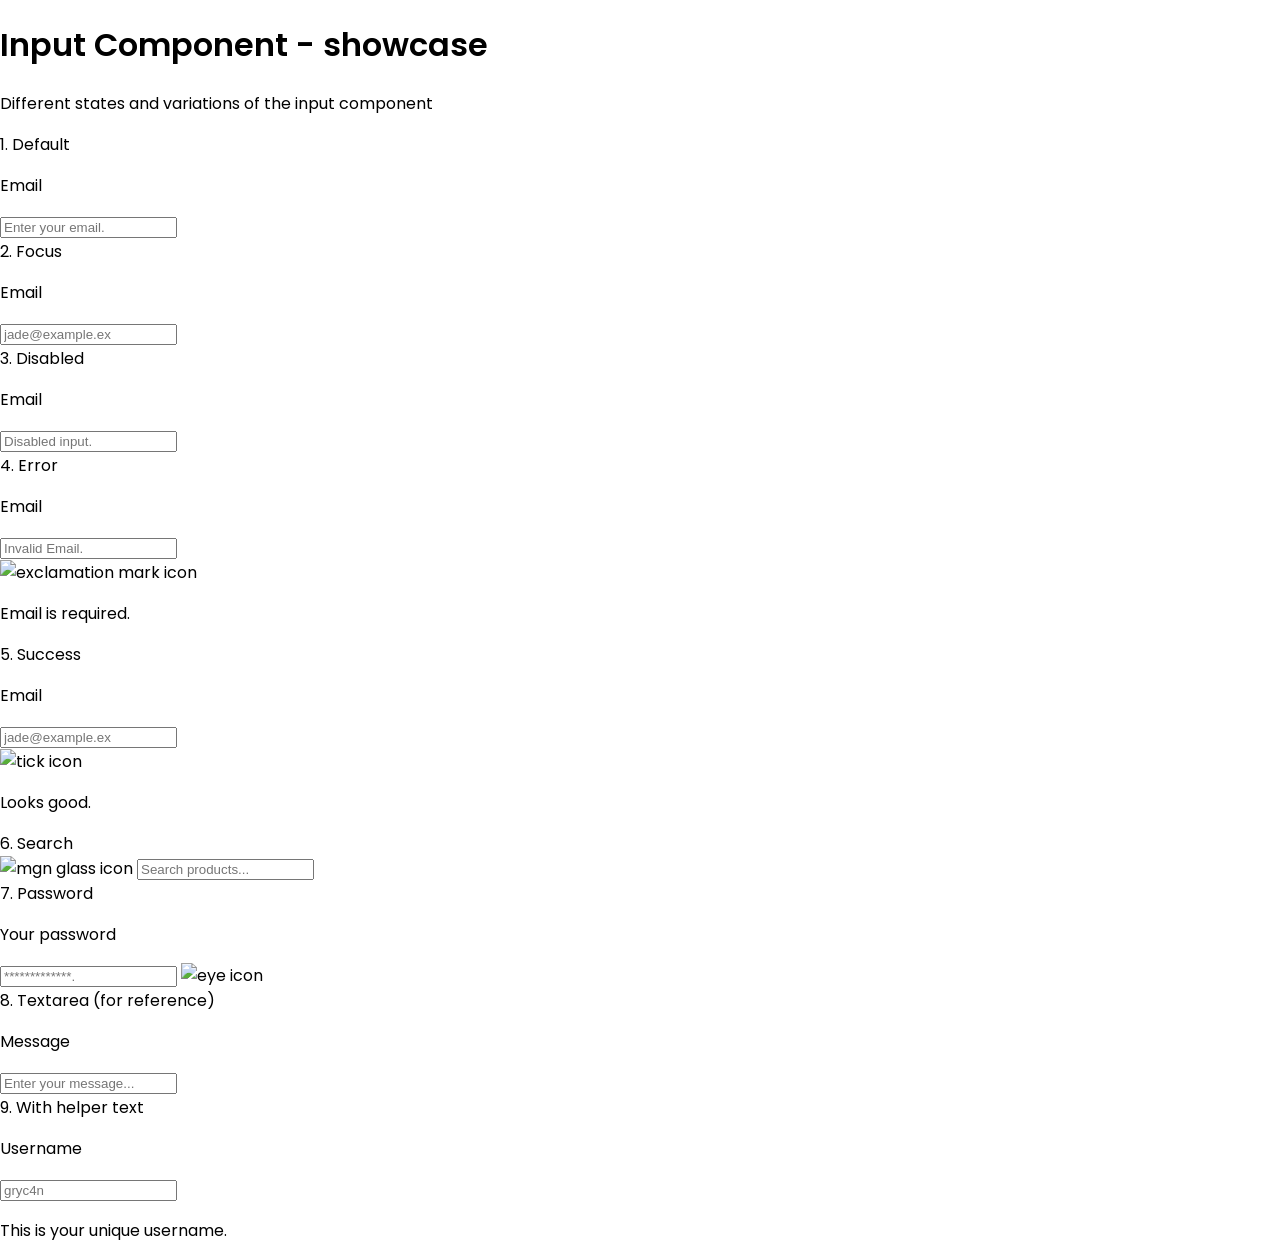
==== src/components/primitives/Input/input-1/index.html @ 27a04b05 "feat: add global styles, project documentation, udpate project structure and create input component" ====
<!DOCTYPE html>
<html lang="en">
    <head>
        <meta charset="UTF-8">
        <meta http-equiv="X-UA-Compatible" content="IE=edge">
        <meta name="viewport" content="width=device-width, initial-scale=1.0">
        <title>Input-1</title>
        <link rel="stylesheet" href="/src/styles/global.css">
        <link rel="stylesheet" href="/src/components/primitives/Input/input-1/style.css">
    </head>

    <body>
        <h1 class="site-title">Input Component - showcase</h1>
        <p class="description">Different states and variations of the input component</p>
        <div class="input-container">

            <div class="input-variant">
                <label for="default" class="input-label">1. Default</label>
                <p class="guide-text">Email</p>
                <input class="input" id="default" type="email" placeholder="Enter your email.">
            </div>
            <div class="input-variant">
                <label for="focus" class="input-label">2. Focus</label>
                <p class="guide-text">Email</p>
                <input class="input" id="focus" type="email" placeholder="jade@example.ex">
            </div>
            <div class="input-variant">
                <label for="disabled" class="input-label">3. Disabled</label>
                <p class="guide-text">Email</p>
                <input class="input" id="disabled" type="email" placeholder="Disabled input.">
            </div>
            <div class="input-variant">
                <label for="error" class="input-label">4. Error</label>
                <p class="guide-text">Email</p>
                <input class="input" id="error" type="email" placeholder="Invalid Email.">
                <div class="response">
                    <img class="icon" src="/src/icons/exclamation-mark-in-a-circle-svgrepo-com.svg" alt="exclamation mark icon">
                    <p class="response-content wrong">Email is required.</p>
                </div>
            </div>
            <div class="input-variant">
                <label for="success" class="input-label">5. Success</label>
                <p class="guide-text">Email</p>
                <input class="input" id="success" type="email" placeholder="jade@example.ex">
                <div class="response">
                    <img class="icon" src="/src/icons/correct-success-tick-svgrepo-com.svg" alt="tick icon">
                    <p class="response-content correct">Looks good.</p>
                </div>
            </div>
            <div class="input-variant">
                <label for="search" class="input-label">6. Search</label>
                <div class="search-container">
                    <img class="icon" src="/src/icons/magnify-svgrepo-com.svg" alt="mgn glass icon">
                    <input class="input" id="search" type="search" placeholder="Search products...">
                </div>
            </div>
            <div class="input-variant">
                <label for="password" class="input-label">7. Password</label>
                <p class="guide-text">Your password</p>
                <div class="password-container">
                    <input class="input" id="password" type="password" placeholder="*************.">
                    <img class="icon" src="/src/icons/eye-svgrepo-com.svg" alt="eye icon">
                </div>
            </div>
            <div class="input-variant">
                <label for="text-area" class="input-label">8. Textarea (for reference)</label>
                <p class="guide-text">Message</p>
                <input class="input" id="text-area" type="text" placeholder="Enter your message...">
            </div>
            <div class="input-variant">
                <label for="helper-text" class="input-label">9. With helper text</label>
                <p class="guide-text">Username</p>
                <input class="input" id="helper-text" type="text" placeholder="gryc4n">
                <p class="response-valid">This is your unique username.</p>
            </div>

        </div>

    </body>



</html>
---- src/styles/global.css ----
@font-face{
    font-family: 'Poppins';
    src: url('../assets/fonts/Poppins/Poppins-Regular.ttf') format('truetype');
    font-weight: 400;
    font-style: normal;
}

@font-face{
    font-family: 'Poppins';
    src: url('../assets/fonts/Poppins/Poppins-SemiBold.ttf') format('truetype');
    font-weight: 600;
    font-style: normal;
}

*,
*::before,
*::after {
    box-sizing: border-box;
}

body {
    margin: 0;
    font-family: 'Poppins', sans-serif;
}
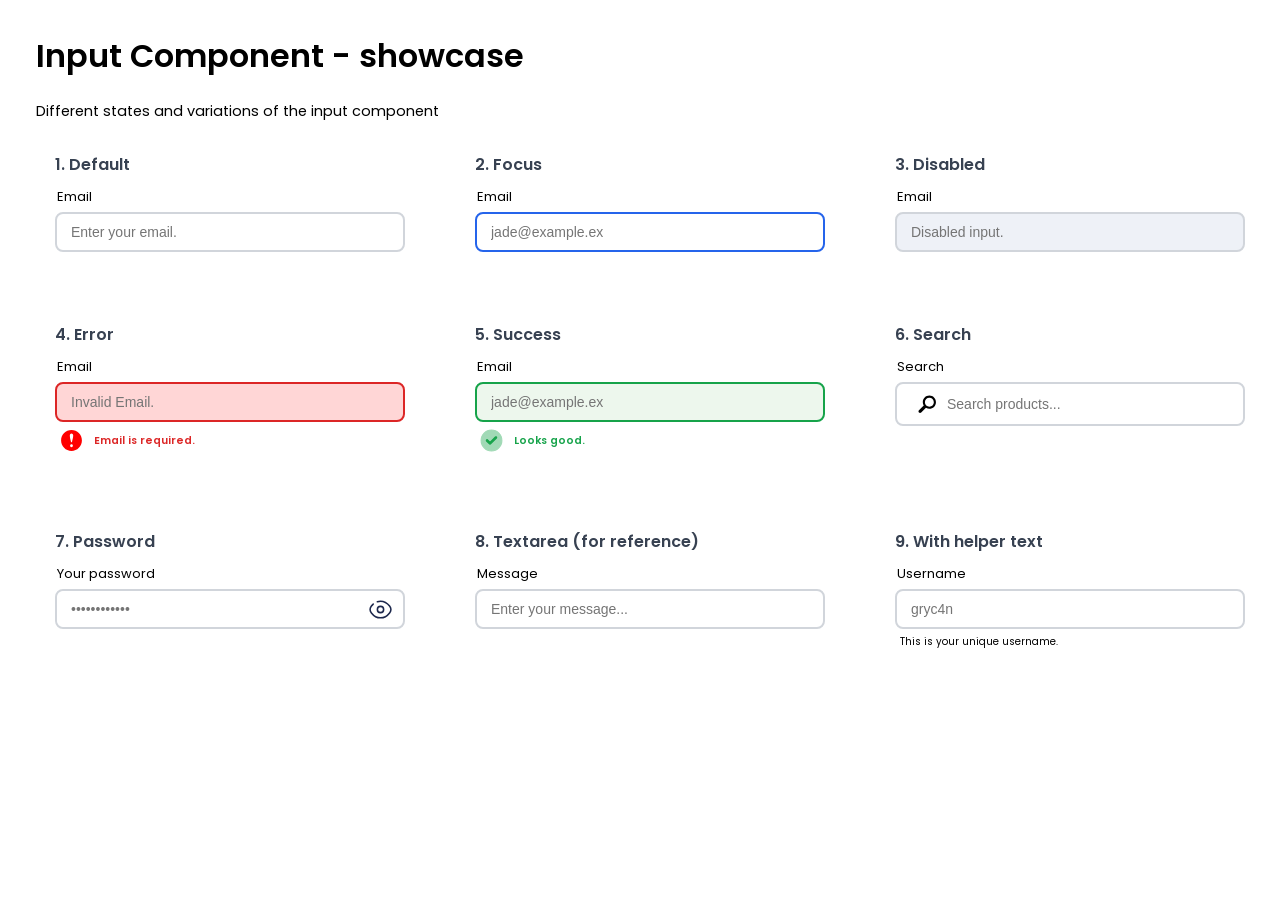
==== commit 3bef373f: "feat(input): add input component with multiple UI states" ====
--- a/src/components/primitives/Input/input-1/index.html
+++ b/src/components/primitives/Input/input-1/index.html
@@ -34,7 +34,7 @@
                 <p class="guide-text">Email</p>
                 <input class="input" id="error" type="email" placeholder="Invalid Email.">
                 <div class="response">
-                    <img class="icon" src="/src/icons/exclamation-mark-in-a-circle-svgrepo-com.svg" alt="exclamation mark icon">
+                    <img class="icon" src="/src/assets/icons/exclamation-mark-in-a-circle-svgrepo-com.svg" alt="exclamation mark icon">
                     <p class="response-content wrong">Email is required.</p>
                 </div>
             </div>
@@ -43,14 +43,15 @@
                 <p class="guide-text">Email</p>
                 <input class="input" id="success" type="email" placeholder="jade@example.ex">
                 <div class="response">
-                    <img class="icon" src="/src/icons/correct-success-tick-svgrepo-com.svg" alt="tick icon">
+                    <img class="icon" src="/src/assets/icons/tick-circle-svgrepo-com.svg" alt="tick icon">
                     <p class="response-content correct">Looks good.</p>
                 </div>
             </div>
             <div class="input-variant">
                 <label for="search" class="input-label">6. Search</label>
+                <p class="guide-text">Search</p>
                 <div class="search-container">
-                    <img class="icon" src="/src/icons/magnify-svgrepo-com.svg" alt="mgn glass icon">
+                    <img class="icon" id="search-icon" src="/src/assets/icons/magnify-svgrepo-com.svg" alt="mgn glass icon">
                     <input class="input" id="search" type="search" placeholder="Search products...">
                 </div>
             </div>
@@ -58,8 +59,8 @@
                 <label for="password" class="input-label">7. Password</label>
                 <p class="guide-text">Your password</p>
                 <div class="password-container">
-                    <input class="input" id="password" type="password" placeholder="*************.">
-                    <img class="icon" src="/src/icons/eye-svgrepo-com.svg" alt="eye icon">
+                    <input class="input" id="password" type="password" placeholder="••••••••••••">
+                    <img class="icon" id="password-icon" src="/src/assets/icons/eye-svgrepo-com.svg" alt="eye icon">
                 </div>
             </div>
             <div class="input-variant">
--- a/src/components/primitives/Input/input-1/style.css
+++ b/src/components/primitives/Input/input-1/style.css
@@ -0,0 +1,146 @@
+
+
+body{
+    padding: 12px 16px;
+    margin-left: 20px;
+}
+
+.site-title{
+    font-size: 32px;
+    margin-top: 20px;
+    font-weight: bold;
+}
+
+.description{
+    font-size: 14.5px;
+}
+
+.icon{
+    width: 25px;
+    height: 25px;
+}
+
+.input-container{
+    display: flex;
+    flex-wrap: wrap;
+    gap: 70px;
+    justify-content: center;
+    align-items: flex-start;
+    margin: 30px 0px 0px 0px;
+
+}
+
+.input-variant{
+
+}
+
+.input-label{
+    color: #374151;
+    font-weight: bold;
+
+}
+
+.guide-text{
+    margin: 10px 0px 5px 2px;
+    font-size: 13px;
+}
+
+.input{
+    width: 350px;
+    height: 40px;
+    font-size:14px;
+    border-radius: 8px;
+    align-items: center;
+    padding: 10px 14px;
+    border: 2px solid #D1D5DB;
+}
+
+.response{
+    display: flex;
+    margin: 0px 0px 0px 4px;
+    align-items: center;
+    gap: 10px;
+    font-size: 10.5px;
+}
+
+
+.response-valid{
+    font-size:10px;
+    margin: 5px 0px 0px 5px;
+}
+
+#focus{
+    border: 2px solid #2564EB;
+    color: black;
+
+}
+
+#disabled{
+    background-color: #eef1f7;
+}
+
+#error{
+    border: 2px solid #DC2626;
+    background-color: #ffa9a979;
+}
+
+.wrong{
+    color: #DC2626;
+    font-weight: bold;
+}
+
+#success{
+    border: 2px solid #16A34A;
+    background-color: rgba(215, 238, 215, 0.451);
+}
+
+.correct{
+    color: #16A34A;
+    font-weight: bold;
+}
+
+.search-container{
+    align-items: center;
+    display: flex;
+    border: 2px solid #D1D5DB;
+    border-radius: 8px;
+    width: 350px;
+    font-size:14px;
+
+}
+
+#search{
+    border: none;
+    outline: none;
+    width: 100%;
+    padding: 0px;
+}
+
+#search-icon{
+    width: 40px;
+    height: 40px;
+    margin: 0px 0px 0px 10px;
+}
+
+.password-container{
+    align-items: center;
+    display: flex;
+    border: 2px solid #D1D5DB;
+    border-radius: 8px;
+    width: 350px;
+    height: 40px;
+    font-size:14px;
+    padding-right: 10px;
+}
+
+#password{
+    border: none;
+    outline: none;
+    width: 100%;
+    height: 100%;
+}
+
+.password-icon{
+    width: 20px;
+    height: 20px;
+}
